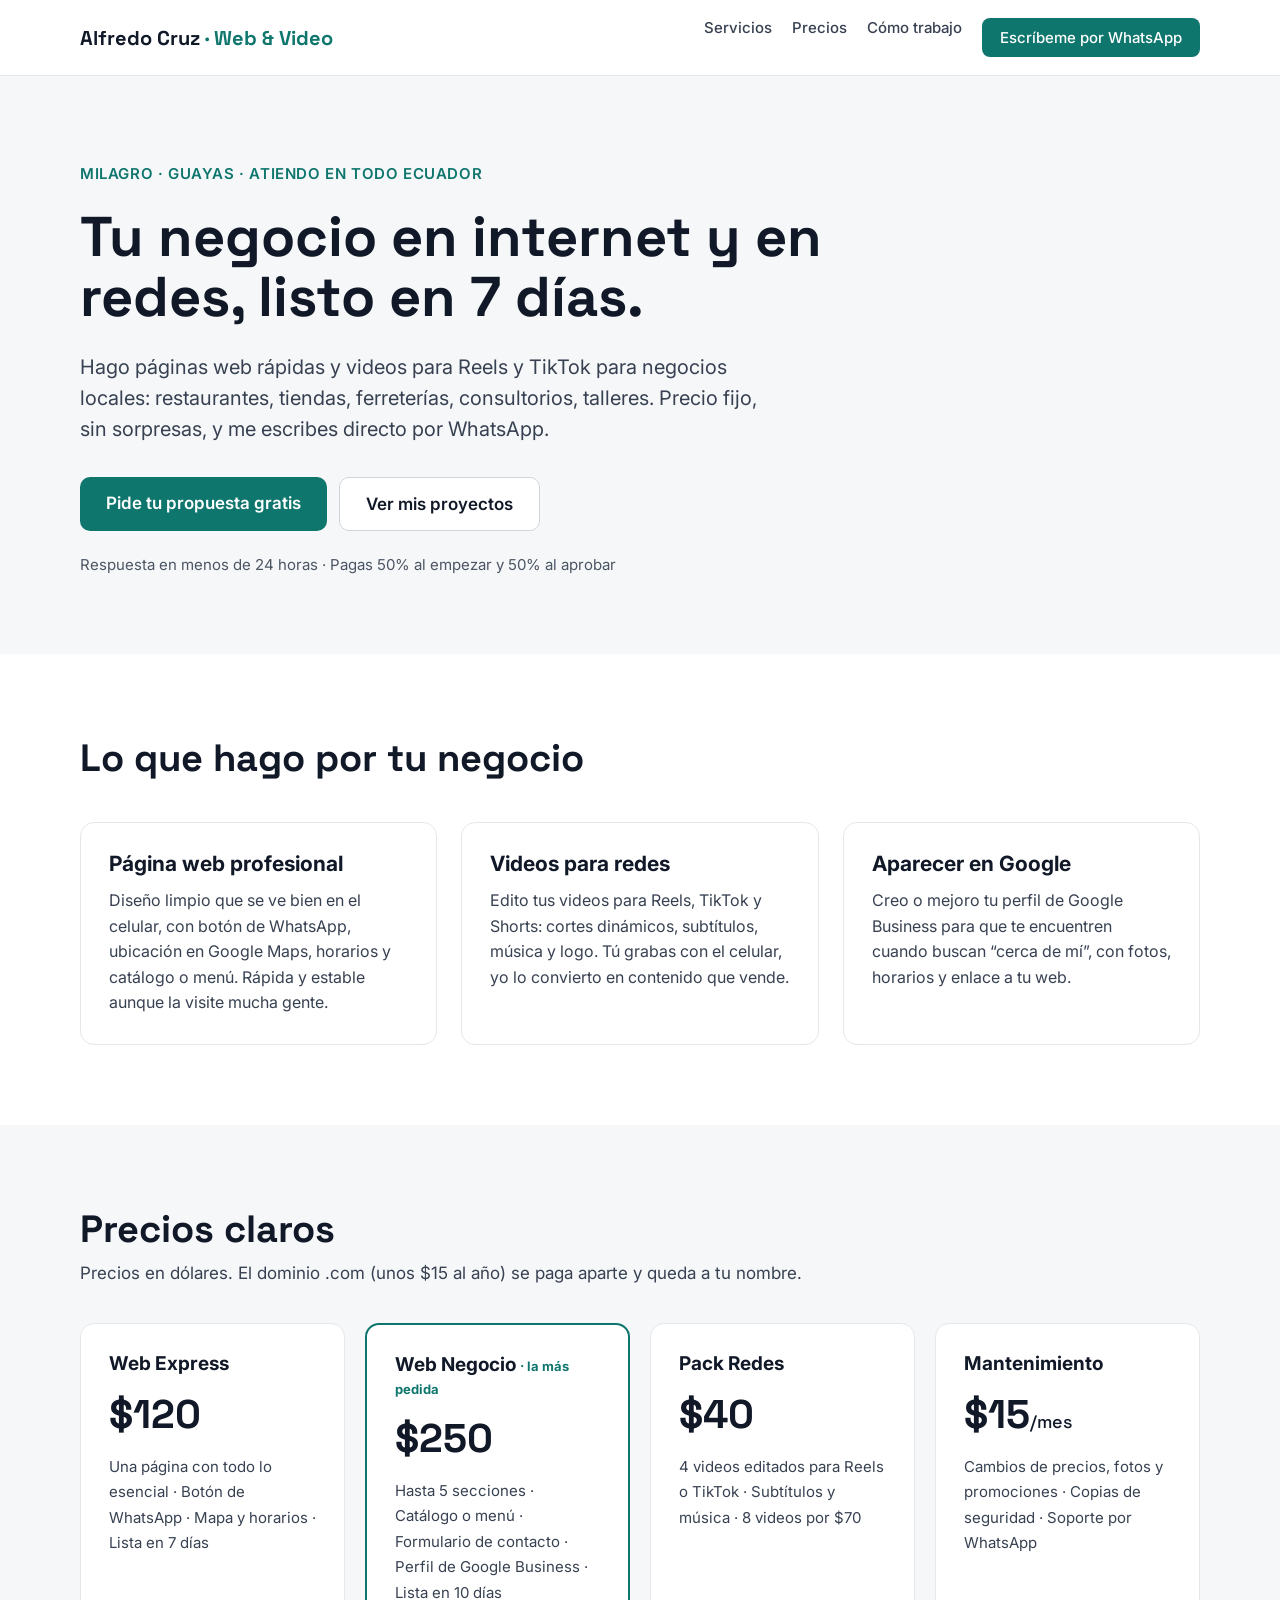
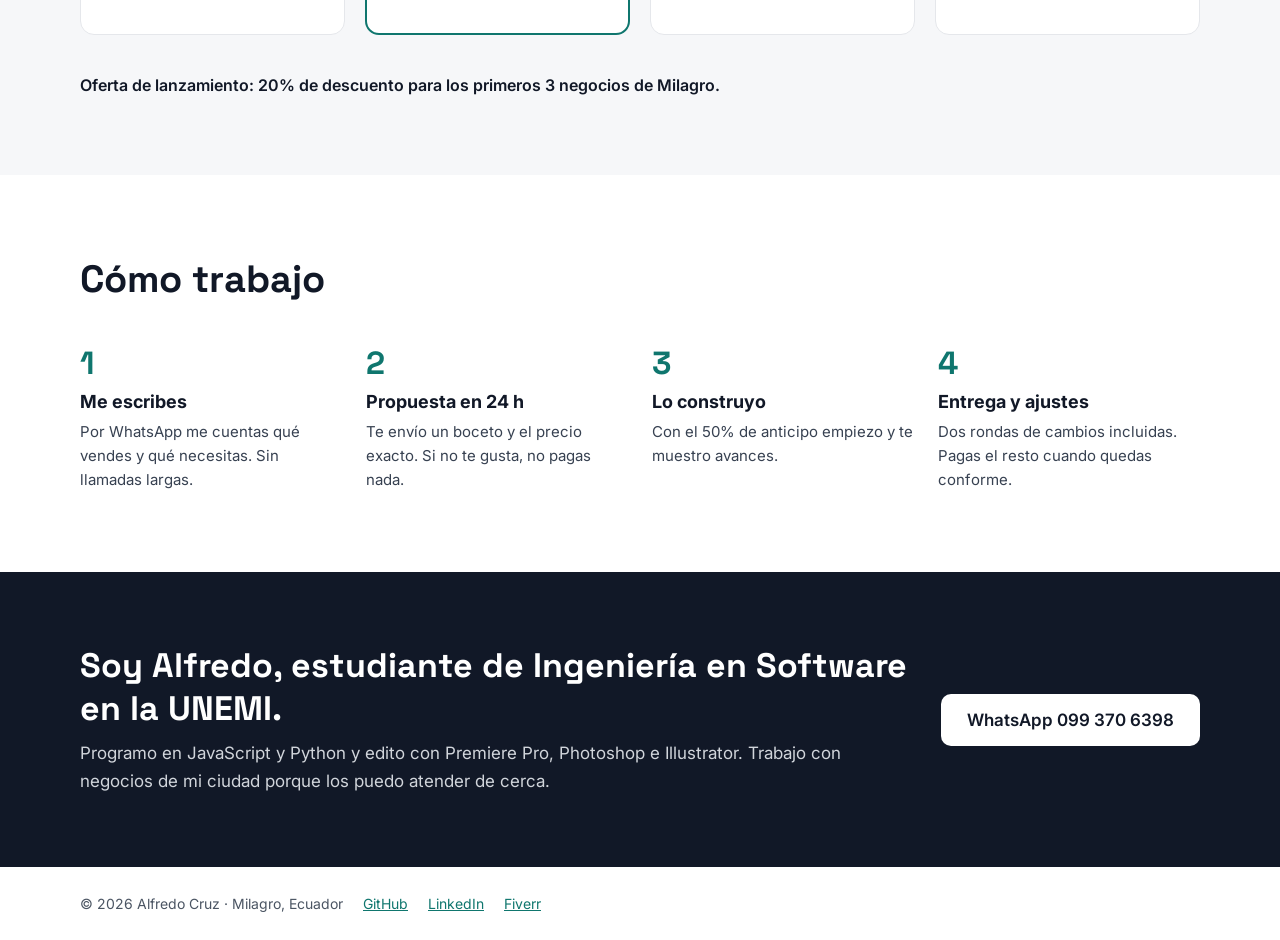
==== servicios/index.html @ 580e0767 "Agregar página de servicios para negocios (webs y videos) Co-Authored-By: Claude Opus 5.5 <noreply@a" ====
<!doctype html>
<html lang="es">
<head>
<meta charset="utf-8">
<meta name="viewport" content="width=device-width, initial-scale=1">
<title>Alfredo Cruz — Páginas web y videos para negocios en Milagro</title>
<meta name="description" content="Páginas web y videos para Reels y TikTok para negocios de Milagro, Ecuador. Precio fijo, listas en 7 días. Escríbeme por WhatsApp.">
<meta property="og:title" content="Tu negocio en internet en 7 días — Alfredo Cruz">
<meta property="og:description" content="Webs desde $120 y videos para redes desde $40. Milagro, Ecuador.">

<link rel="preconnect" href="https://fonts.googleapis.com">
<link href="https://fonts.googleapis.com/css2?family=Inter:wght@400;500;600&amp;family=Space+Grotesk:wght@500;700&amp;display=swap" rel="stylesheet">
<style>
html{scroll-behavior:smooth}body{margin:0;background:#FFFFFF}
a{color:#0F766E}a:hover{color:#115E59}
@media(max-width:640px){h1{font-size:38px!important}h2{font-size:30px!important}}</style>

</head>
<body>
<div style="font-family: Inter, system-ui, sans-serif; color: #111827; background: #FFFFFF; width: 100%">

<header style="border-bottom: 1px solid #E5E7EB">
<div style="max-width: 1120px; margin: 0 auto; padding: 18px 24px; display: flex; flex-wrap: wrap; gap: 16px; align-items: center; justify-content: space-between">
<div style="font-family: 'Space Grotesk', sans-serif; font-weight: 700; font-size: 20px">Alfredo Cruz<span style="color: #0F766E"> · Web &amp; Video</span></div>
<nav style="display: flex; flex-wrap: wrap; gap: 20px; font-size: 15px; font-weight: 500">
<a href="#servicios" style="color: #374151; text-decoration: none">Servicios</a>
<a href="#precios" style="color: #374151; text-decoration: none">Precios</a>
<a href="#como" style="color: #374151; text-decoration: none">Cómo trabajo</a>
<a target="_blank" rel="noopener" href="https://wa.me/593993706398?text=Hola%20Alfredo%2C%20vi%20tu%20p%C3%A1gina%20y%20quiero%20informaci%C3%B3n%20para%20mi%20negocio" style="color: #FFFFFF; background: #0F766E; padding: 10px 18px; border-radius: 8px; text-decoration: none">Escríbeme por WhatsApp</a>
</nav>
</div>
</header>

<section style="background: #F6F7F9">
<div style="max-width: 1120px; margin: 0 auto; padding: 88px 24px 80px; display: flex; flex-direction: column; gap: 24px">
<p style="margin: 0; font-size: 15px; font-weight: 600; color: #0F766E; letter-spacing: 0.04em; text-transform: uppercase">Milagro · Guayas · Atiendo en todo Ecuador</p>
<h1 style="margin: 0; font-family: 'Space Grotesk', sans-serif; font-size: 56px; line-height: 1.08; max-width: 820px">Tu negocio en internet y en redes, listo en 7 días.</h1>
<p style="margin: 0; font-size: 20px; line-height: 1.55; color: #374151; max-width: 680px">Hago páginas web rápidas y videos para Reels y TikTok para negocios locales: restaurantes, tiendas, ferreterías, consultorios, talleres. Precio fijo, sin sorpresas, y me escribes directo por WhatsApp.</p>
<div style="display: flex; flex-wrap: wrap; gap: 12px; margin-top: 8px">
<a target="_blank" rel="noopener" href="https://wa.me/593993706398?text=Hola%20Alfredo%2C%20vi%20tu%20p%C3%A1gina%20y%20quiero%20informaci%C3%B3n%20para%20mi%20negocio" style="color: #FFFFFF; background: #0F766E; padding: 16px 26px; border-radius: 10px; text-decoration: none; font-weight: 600; font-size: 17px">Pide tu propuesta gratis</a>
<a href="https://acruzc23-crypto.github.io" style="color: #111827; background: #FFFFFF; border: 1px solid #D1D5DB; padding: 16px 26px; border-radius: 10px; text-decoration: none; font-weight: 600; font-size: 17px">Ver mis proyectos</a>
</div>
<p style="margin: 0; font-size: 15px; color: #4B5563">Respuesta en menos de 24 horas · Pagas 50% al empezar y 50% al aprobar</p>
</div>
</section>

<section id="servicios">
<div style="max-width: 1120px; margin: 0 auto; padding: 80px 24px; display: flex; flex-direction: column; gap: 40px">
<h2 style="margin: 0; font-family: 'Space Grotesk', sans-serif; font-size: 38px">Lo que hago por tu negocio</h2>
<div style="display: grid; grid-template-columns: repeat(auto-fit, minmax(280px, 1fr)); gap: 24px">
<div style="border: 1px solid #E5E7EB; border-radius: 14px; padding: 28px; display: flex; flex-direction: column; gap: 12px">
<h3 style="margin: 0; font-size: 21px">Página web profesional</h3>
<p style="margin: 0; font-size: 16px; line-height: 1.6; color: #374151">Diseño limpio que se ve bien en el celular, con botón de WhatsApp, ubicación en Google Maps, horarios y catálogo o menú. Rápida y estable aunque la visite mucha gente.</p>
</div>
<div style="border: 1px solid #E5E7EB; border-radius: 14px; padding: 28px; display: flex; flex-direction: column; gap: 12px">
<h3 style="margin: 0; font-size: 21px">Videos para redes</h3>
<p style="margin: 0; font-size: 16px; line-height: 1.6; color: #374151">Edito tus videos para Reels, TikTok y Shorts: cortes dinámicos, subtítulos, música y logo. Tú grabas con el celular, yo lo convierto en contenido que vende.</p>
</div>
<div style="border: 1px solid #E5E7EB; border-radius: 14px; padding: 28px; display: flex; flex-direction: column; gap: 12px">
<h3 style="margin: 0; font-size: 21px">Aparecer en Google</h3>
<p style="margin: 0; font-size: 16px; line-height: 1.6; color: #374151">Creo o mejoro tu perfil de Google Business para que te encuentren cuando buscan “cerca de mí”, con fotos, horarios y enlace a tu web.</p>
</div>
</div>
</div>
</section>

<section id="precios" style="background: #F6F7F9">
<div style="max-width: 1120px; margin: 0 auto; padding: 80px 24px; display: flex; flex-direction: column; gap: 40px">
<div style="display: flex; flex-direction: column; gap: 10px">
<h2 style="margin: 0; font-family: 'Space Grotesk', sans-serif; font-size: 38px">Precios claros</h2>
<p style="margin: 0; font-size: 17px; color: #374151">Precios en dólares. El dominio .com (unos $15 al año) se paga aparte y queda a tu nombre.</p>
</div>
<div style="display: grid; grid-template-columns: repeat(auto-fit, minmax(240px, 1fr)); gap: 20px">
<div style="background: #FFFFFF; border: 1px solid #E5E7EB; border-radius: 14px; padding: 28px; display: flex; flex-direction: column; gap: 14px">
<h3 style="margin: 0; font-size: 19px">Web Express</h3>
<p style="margin: 0; font-family: 'Space Grotesk', sans-serif; font-size: 40px; font-weight: 700">$120</p>
<p style="margin: 0; font-size: 15px; line-height: 1.7; color: #374151">Una página con todo lo esencial · Botón de WhatsApp · Mapa y horarios · Lista en 7 días</p>
</div>
<div style="background: #FFFFFF; border: 2px solid #0F766E; border-radius: 14px; padding: 28px; display: flex; flex-direction: column; gap: 14px">
<h3 style="margin: 0; font-size: 19px">Web Negocio <span style="font-size: 13px; color: #0F766E">· la más pedida</span></h3>
<p style="margin: 0; font-family: 'Space Grotesk', sans-serif; font-size: 40px; font-weight: 700">$250</p>
<p style="margin: 0; font-size: 15px; line-height: 1.7; color: #374151">Hasta 5 secciones · Catálogo o menú · Formulario de contacto · Perfil de Google Business · Lista en 10 días</p>
</div>
<div style="background: #FFFFFF; border: 1px solid #E5E7EB; border-radius: 14px; padding: 28px; display: flex; flex-direction: column; gap: 14px">
<h3 style="margin: 0; font-size: 19px">Pack Redes</h3>
<p style="margin: 0; font-family: 'Space Grotesk', sans-serif; font-size: 40px; font-weight: 700">$40</p>
<p style="margin: 0; font-size: 15px; line-height: 1.7; color: #374151">4 videos editados para Reels o TikTok · Subtítulos y música · 8 videos por $70</p>
</div>
<div style="background: #FFFFFF; border: 1px solid #E5E7EB; border-radius: 14px; padding: 28px; display: flex; flex-direction: column; gap: 14px">
<h3 style="margin: 0; font-size: 19px">Mantenimiento</h3>
<p style="margin: 0; font-family: 'Space Grotesk', sans-serif; font-size: 40px; font-weight: 700">$15<span style="font-size: 18px; font-weight: 500">/mes</span></p>
<p style="margin: 0; font-size: 15px; line-height: 1.7; color: #374151">Cambios de precios, fotos y promociones · Copias de seguridad · Soporte por WhatsApp</p>
</div>
</div>
<p style="margin: 0; font-size: 16px; font-weight: 600; color: #111827">Oferta de lanzamiento: 20% de descuento para los primeros 3 negocios de Milagro.</p>
</div>
</section>

<section id="como">
<div style="max-width: 1120px; margin: 0 auto; padding: 80px 24px; display: flex; flex-direction: column; gap: 40px">
<h2 style="margin: 0; font-family: 'Space Grotesk', sans-serif; font-size: 38px">Cómo trabajo</h2>
<div style="display: grid; grid-template-columns: repeat(auto-fit, minmax(220px, 1fr)); gap: 24px">
<div style="display: flex; flex-direction: column; gap: 8px"><p style="margin: 0; font-family: 'Space Grotesk', sans-serif; font-size: 32px; font-weight: 700; color: #0F766E">1</p><h3 style="margin: 0; font-size: 18px">Me escribes</h3><p style="margin: 0; font-size: 15px; line-height: 1.6; color: #374151">Por WhatsApp me cuentas qué vendes y qué necesitas. Sin llamadas largas.</p></div>
<div style="display: flex; flex-direction: column; gap: 8px"><p style="margin: 0; font-family: 'Space Grotesk', sans-serif; font-size: 32px; font-weight: 700; color: #0F766E">2</p><h3 style="margin: 0; font-size: 18px">Propuesta en 24 h</h3><p style="margin: 0; font-size: 15px; line-height: 1.6; color: #374151">Te envío un boceto y el precio exacto. Si no te gusta, no pagas nada.</p></div>
<div style="display: flex; flex-direction: column; gap: 8px"><p style="margin: 0; font-family: 'Space Grotesk', sans-serif; font-size: 32px; font-weight: 700; color: #0F766E">3</p><h3 style="margin: 0; font-size: 18px">Lo construyo</h3><p style="margin: 0; font-size: 15px; line-height: 1.6; color: #374151">Con el 50% de anticipo empiezo y te muestro avances.</p></div>
<div style="display: flex; flex-direction: column; gap: 8px"><p style="margin: 0; font-family: 'Space Grotesk', sans-serif; font-size: 32px; font-weight: 700; color: #0F766E">4</p><h3 style="margin: 0; font-size: 18px">Entrega y ajustes</h3><p style="margin: 0; font-size: 15px; line-height: 1.6; color: #374151">Dos rondas de cambios incluidas. Pagas el resto cuando quedas conforme.</p></div>
</div>
</div>
</section>

<section style="background: #111827">
<div style="max-width: 1120px; margin: 0 auto; padding: 72px 24px; display: flex; flex-wrap: wrap; gap: 32px; align-items: center; justify-content: space-between">
<div style="display: flex; flex-direction: column; gap: 10px; flex: 1 1 420px">
<h2 style="margin: 0; font-family: 'Space Grotesk', sans-serif; font-size: 34px; color: #FFFFFF">Soy Alfredo, estudiante de Ingeniería en Software en la UNEMI.</h2>
<p style="margin: 0; font-size: 17px; line-height: 1.6; color: #D1D5DB">Programo en JavaScript y Python y edito con Premiere Pro, Photoshop e Illustrator. Trabajo con negocios de mi ciudad porque los puedo atender de cerca.</p>
</div>
<a target="_blank" rel="noopener" href="https://wa.me/593993706398?text=Hola%20Alfredo%2C%20vi%20tu%20p%C3%A1gina%20y%20quiero%20informaci%C3%B3n%20para%20mi%20negocio" style="color: #111827; background: #FFFFFF; padding: 16px 26px; border-radius: 10px; text-decoration: none; font-weight: 600; font-size: 17px">WhatsApp 099 370 6398</a>
</div>
</section>

<footer style="max-width: 1120px; margin: 0 auto; padding: 28px 24px; display: flex; flex-wrap: wrap; gap: 20px; font-size: 14px; color: #4B5563">
<span>© 2026 Alfredo Cruz · Milagro, Ecuador</span>
<a href="https://github.com/acruzc23-crypto">GitHub</a>
<a href="https://www.linkedin.com/in/alfredo-cruz-dev">LinkedIn</a>
<a href="https://www.fiverr.com/alfredo_cruz18">Fiverr</a>
</footer>

</div>
</body>
</html>
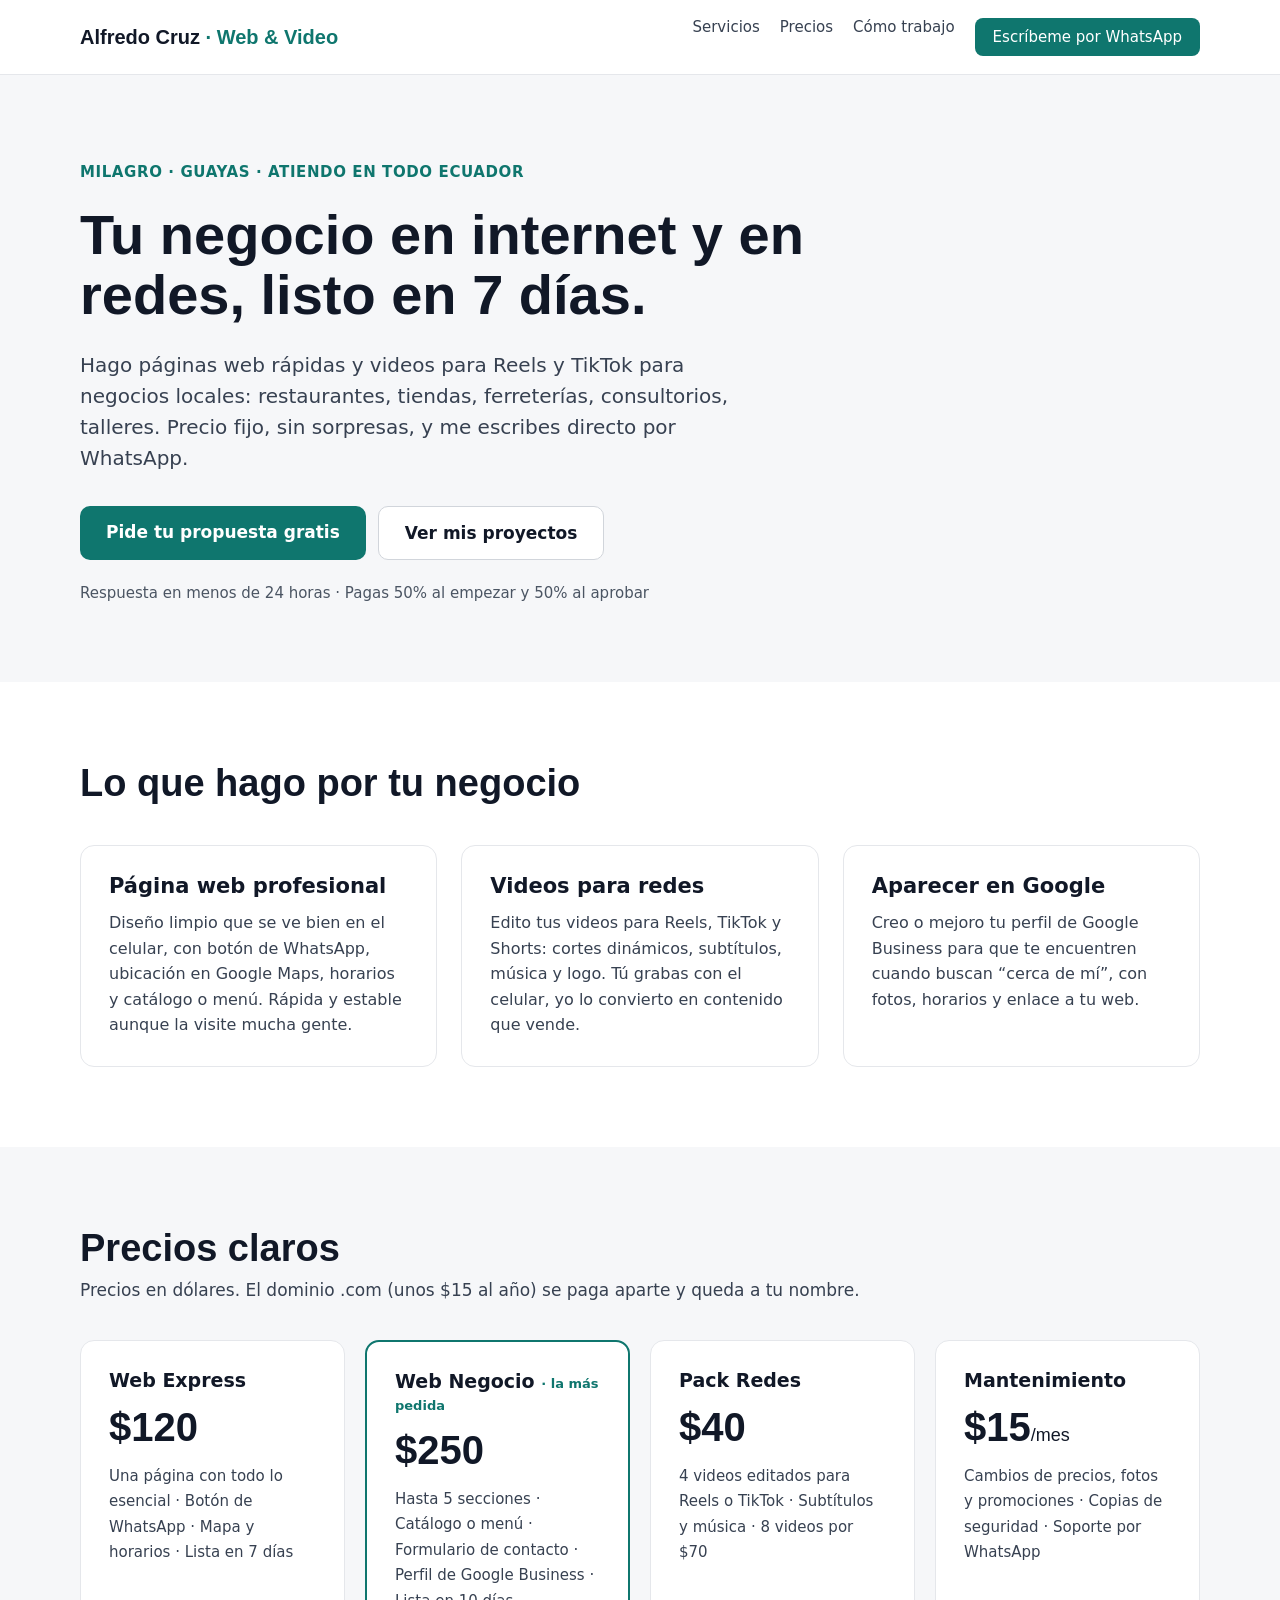
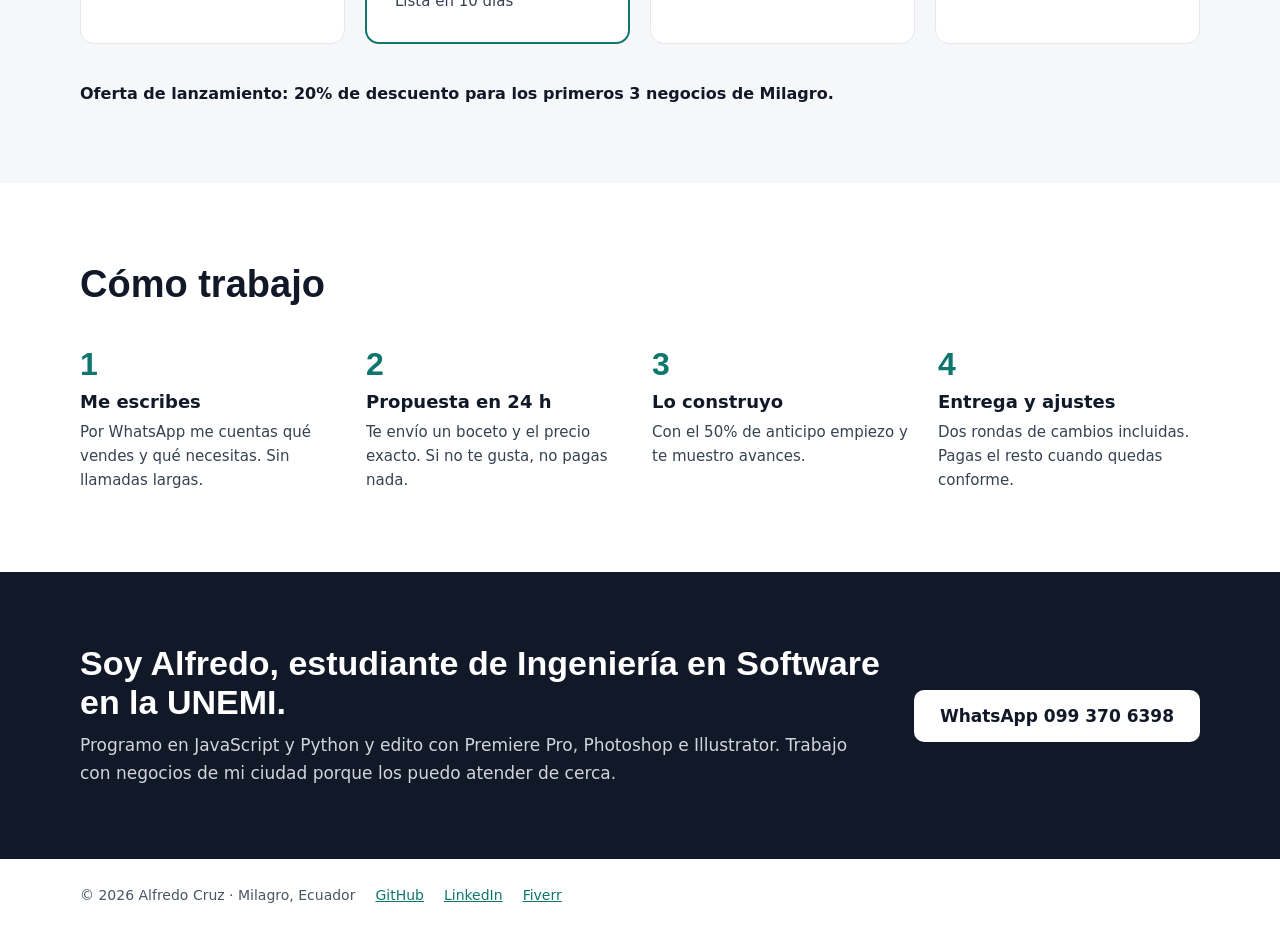
==== commit 2ad7a3d9: "Agregar política de seguridad (CSP) y referrer policy Co-Authored-By: Claude Opus 5.5 <noreply@anthr" ====
--- a/servicios/index.html
+++ b/servicios/index.html
@@ -2,6 +2,8 @@
 <html lang="es">
 <head>
 <meta charset="utf-8">
+<meta http-equiv="Content-Security-Policy" content="default-src 'none'; style-src 'self' 'unsafe-inline' https://fonts.googleapis.com; font-src https://fonts.gstatic.com; img-src 'self' data:; script-src 'none'; connect-src 'none'; base-uri 'none'; form-action 'none'; upgrade-insecure-requests">
+<meta name="referrer" content="strict-origin-when-cross-origin">
 <meta name="viewport" content="width=device-width, initial-scale=1">
 <title>Alfredo Cruz — Páginas web y videos para negocios en Milagro</title>
 <meta name="description" content="Páginas web y videos para Reels y TikTok para negocios de Milagro, Ecuador. Precio fijo, listas en 7 días. Escríbeme por WhatsApp.">
